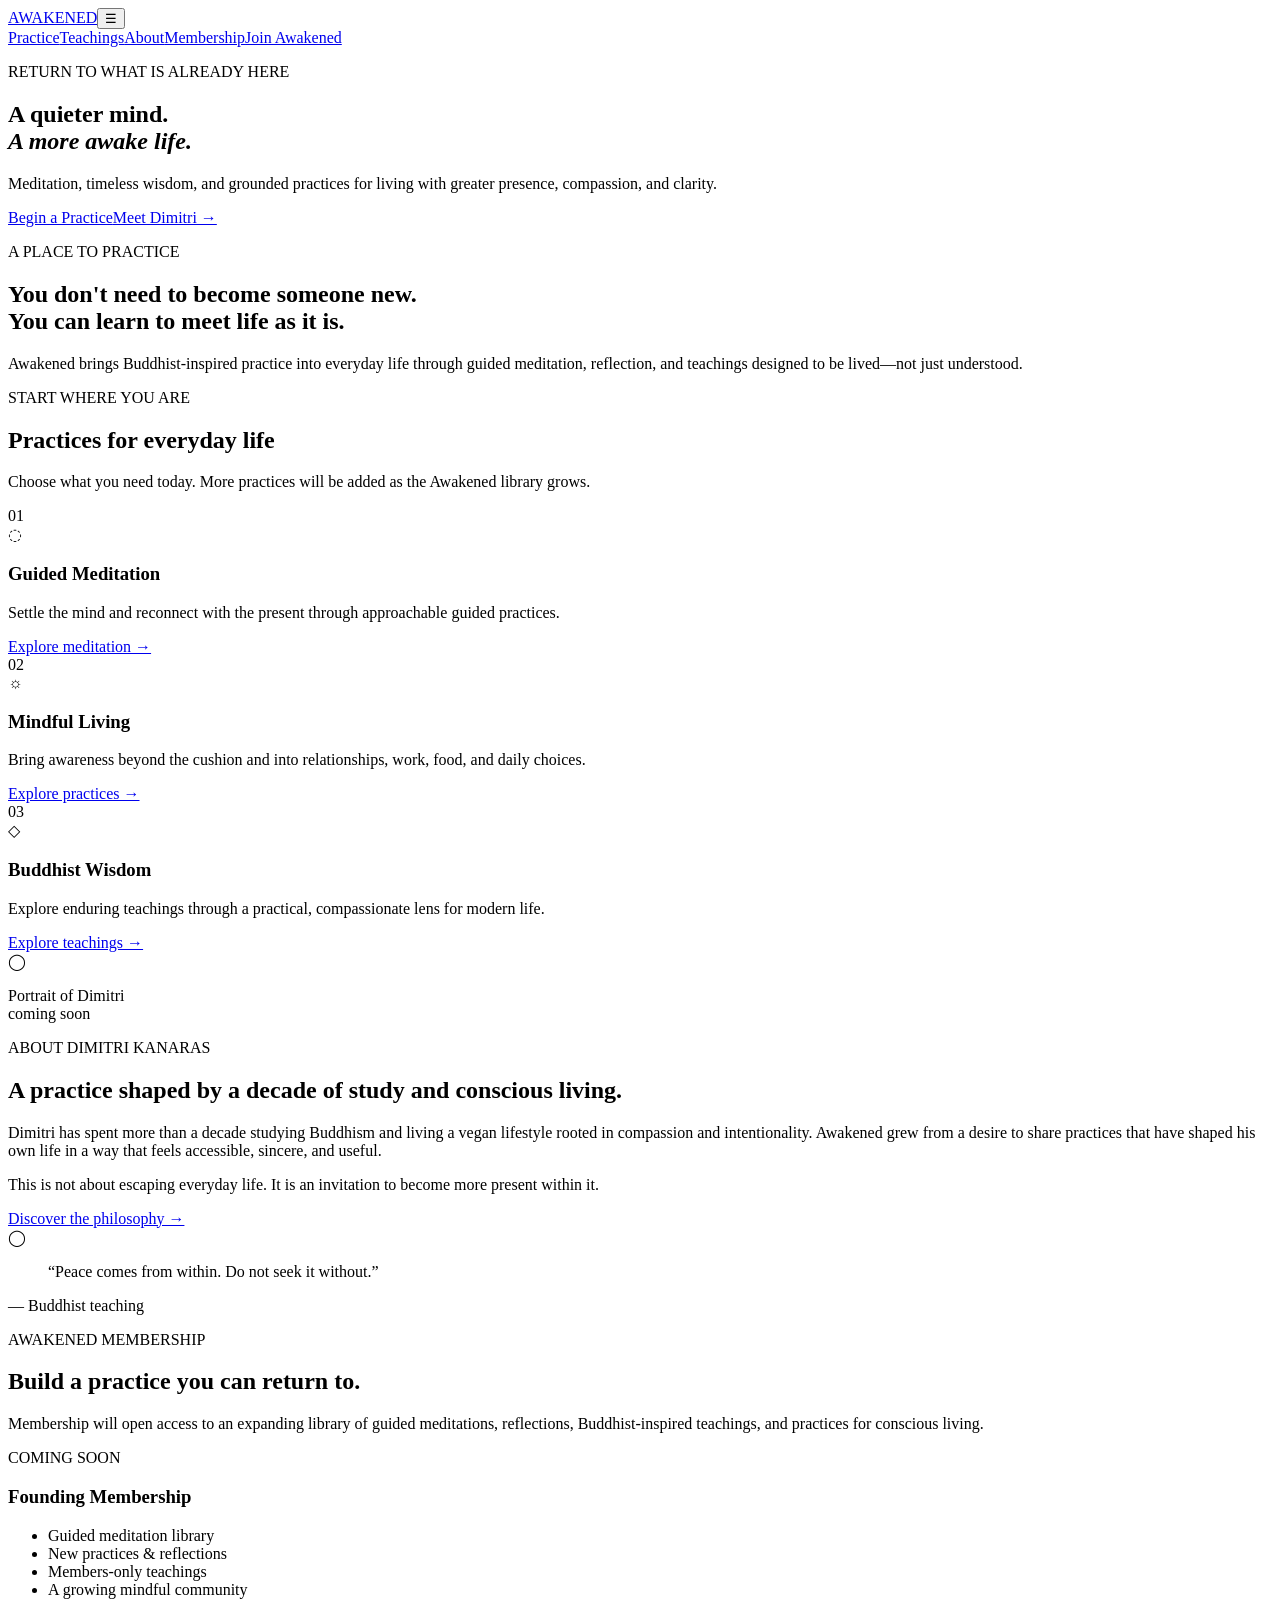
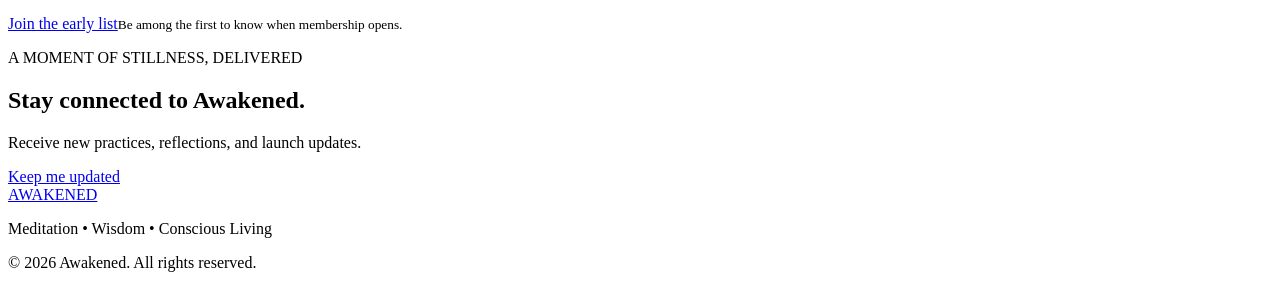
==== index.html @ 350207cd "Add index.html for initial Awakened website" ====
<!doctype html>
<html lang="en">
<head>
<meta charset="utf-8"><meta name="viewport" content="width=device-width,initial-scale=1">
<title>Awakened | Meditation, Wisdom & Conscious Living</title>
<meta name="description" content="Awakened is a space for meditation, Buddhist-inspired wisdom, mindful living and compassionate practice with Dimitri Kanaras.">
<link rel="stylesheet" href="styles.css">
</head>
<body>
<header class="nav"><a class="brand" href="#">AWAKENED</a><button class="menu" aria-label="Open menu">☰</button><nav><a href="#practice">Practice</a><a href="#teachings">Teachings</a><a href="#about">About</a><a href="#membership">Membership</a><a class="pill small" href="#membership">Join Awakened</a></nav></header>
<main>
<section class="hero"><div class="hero-inner"><p class="eyebrow">RETURN TO WHAT IS ALREADY HERE</p><h1>A quieter mind.<br><em>A more awake life.</em></h1><p class="lead">Meditation, timeless wisdom, and grounded practices for living with greater presence, compassion, and clarity.</p><div class="actions"><a class="pill" href="#practice">Begin a Practice</a><a class="text-link" href="#about">Meet Dimitri →</a></div></div><div class="orb" aria-hidden="true"></div></section>
<section class="intro"><p class="eyebrow">A PLACE TO PRACTICE</p><h2>You don't need to become someone new.<br>You can learn to meet life as it is.</h2><p>Awakened brings Buddhist-inspired practice into everyday life through guided meditation, reflection, and teachings designed to be lived—not just understood.</p></section>
<section id="practice" class="cards-wrap"><div class="section-head"><div><p class="eyebrow">START WHERE YOU ARE</p><h2>Practices for everyday life</h2></div><p>Choose what you need today. More practices will be added as the Awakened library grows.</p></div><div class="cards">
<article><span>01</span><div class="icon">◌</div><h3>Guided Meditation</h3><p>Settle the mind and reconnect with the present through approachable guided practices.</p><a href="#membership">Explore meditation →</a></article>
<article><span>02</span><div class="icon">☼</div><h3>Mindful Living</h3><p>Bring awareness beyond the cushion and into relationships, work, food, and daily choices.</p><a href="#teachings">Explore practices →</a></article>
<article><span>03</span><div class="icon">◇</div><h3>Buddhist Wisdom</h3><p>Explore enduring teachings through a practical, compassionate lens for modern life.</p><a href="#teachings">Explore teachings →</a></article>
</div></section>
<section id="about" class="about"><div class="portrait"><div class="enso">◯</div><p>Portrait of Dimitri<br>coming soon</p></div><div><p class="eyebrow">ABOUT DIMITRI KANARAS</p><h2>A practice shaped by a decade of study and conscious living.</h2><p>Dimitri has spent more than a decade studying Buddhism and living a vegan lifestyle rooted in compassion and intentionality. Awakened grew from a desire to share practices that have shaped his own life in a way that feels accessible, sincere, and useful.</p><p>This is not about escaping everyday life. It is an invitation to become more present within it.</p><a class="text-link" href="#teachings">Discover the philosophy →</a></div></section>
<section id="teachings" class="quote"><div class="enso-small">◯</div><blockquote>“Peace comes from within. Do not seek it without.”</blockquote><p>— Buddhist teaching</p></section>
<section id="membership" class="membership"><div><p class="eyebrow">AWAKENED MEMBERSHIP</p><h2>Build a practice you can return to.</h2><p>Membership will open access to an expanding library of guided meditations, reflections, Buddhist-inspired teachings, and practices for conscious living.</p></div><div class="member-card"><p class="eyebrow">COMING SOON</p><h3>Founding Membership</h3><ul><li>Guided meditation library</li><li>New practices & reflections</li><li>Members-only teachings</li><li>A growing mindful community</li></ul><a class="pill full" href="mailto:hello@awakened.org?subject=Awakened%20Membership">Join the early list</a><small>Be among the first to know when membership opens.</small></div></section>
<section class="newsletter"><p class="eyebrow">A MOMENT OF STILLNESS, DELIVERED</p><h2>Stay connected to Awakened.</h2><p>Receive new practices, reflections, and launch updates.</p><a class="pill light" href="mailto:hello@awakened.org?subject=Keep%20me%20updated">Keep me updated</a></section>
</main>
<footer><a class="brand" href="#">AWAKENED</a><p>Meditation • Wisdom • Conscious Living</p><p>© 2026 Awakened. All rights reserved.</p></footer>
<script src="script.js"></script></body></html>
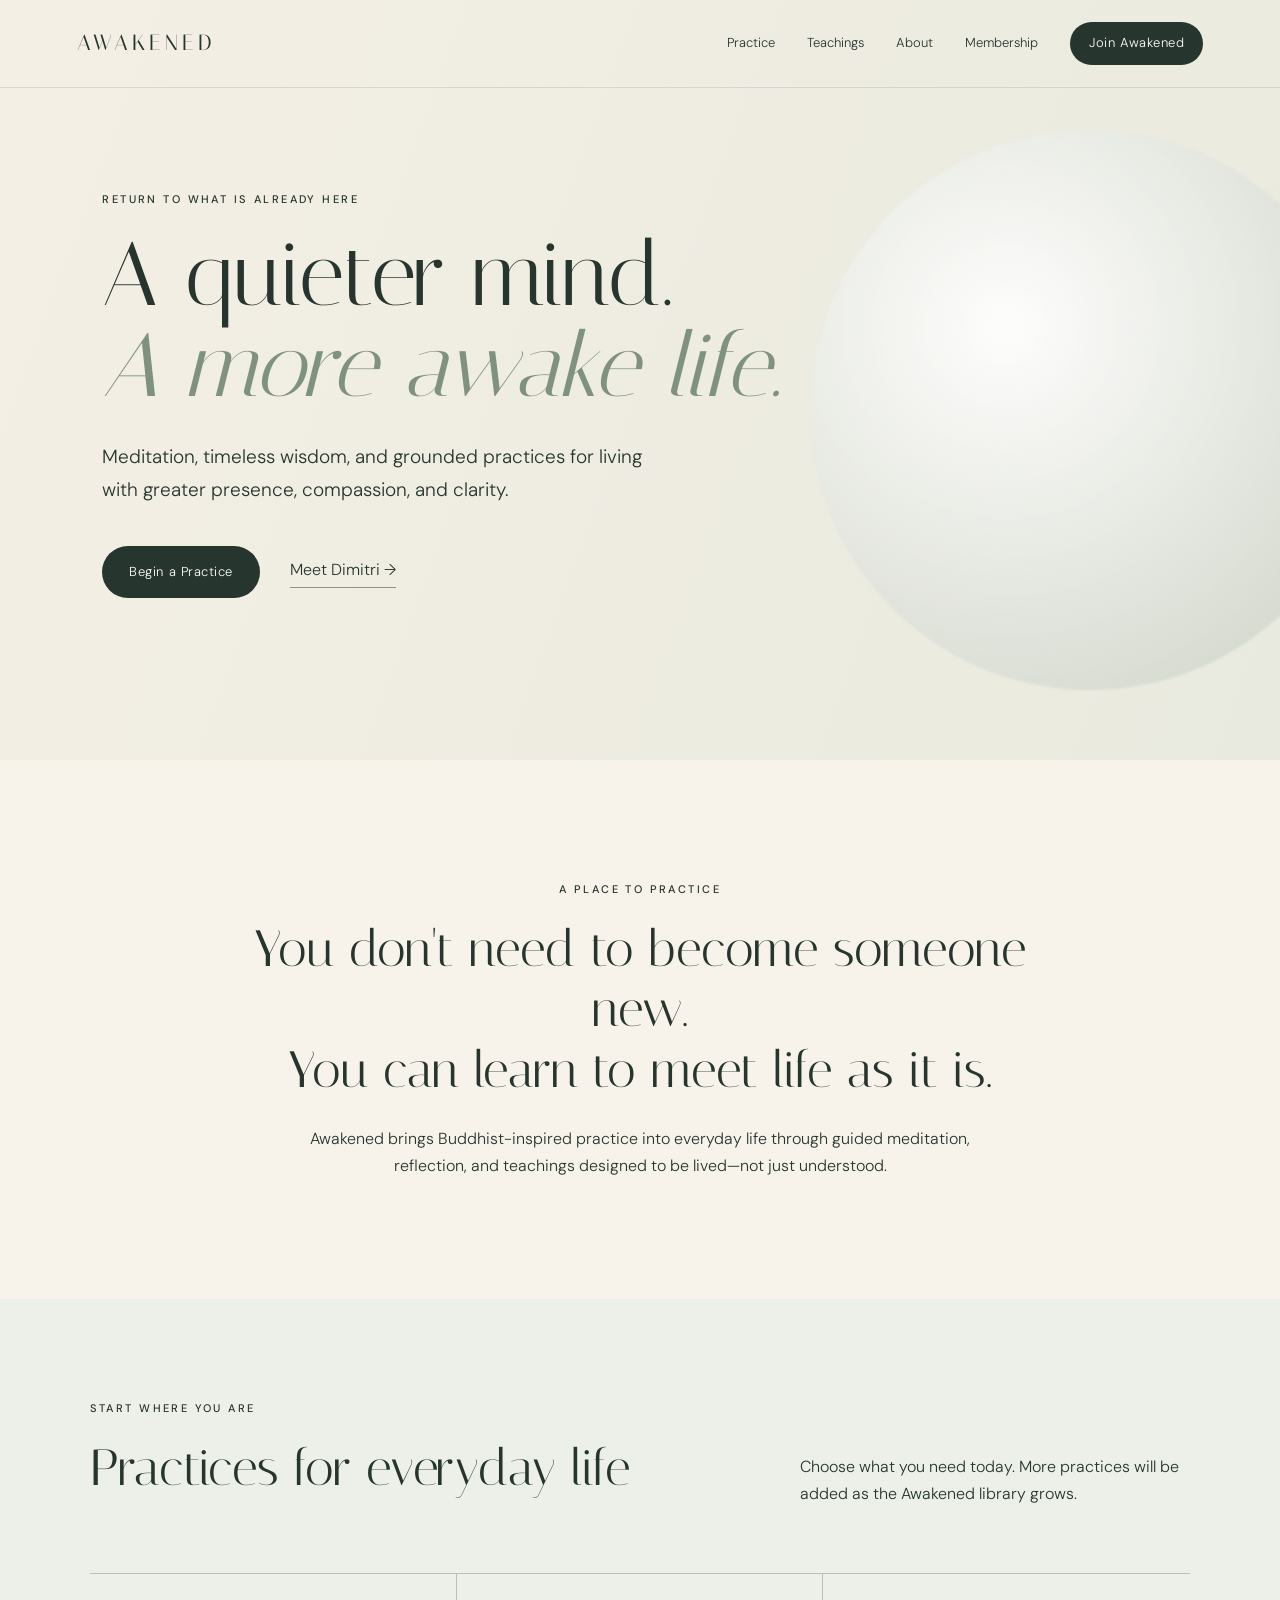
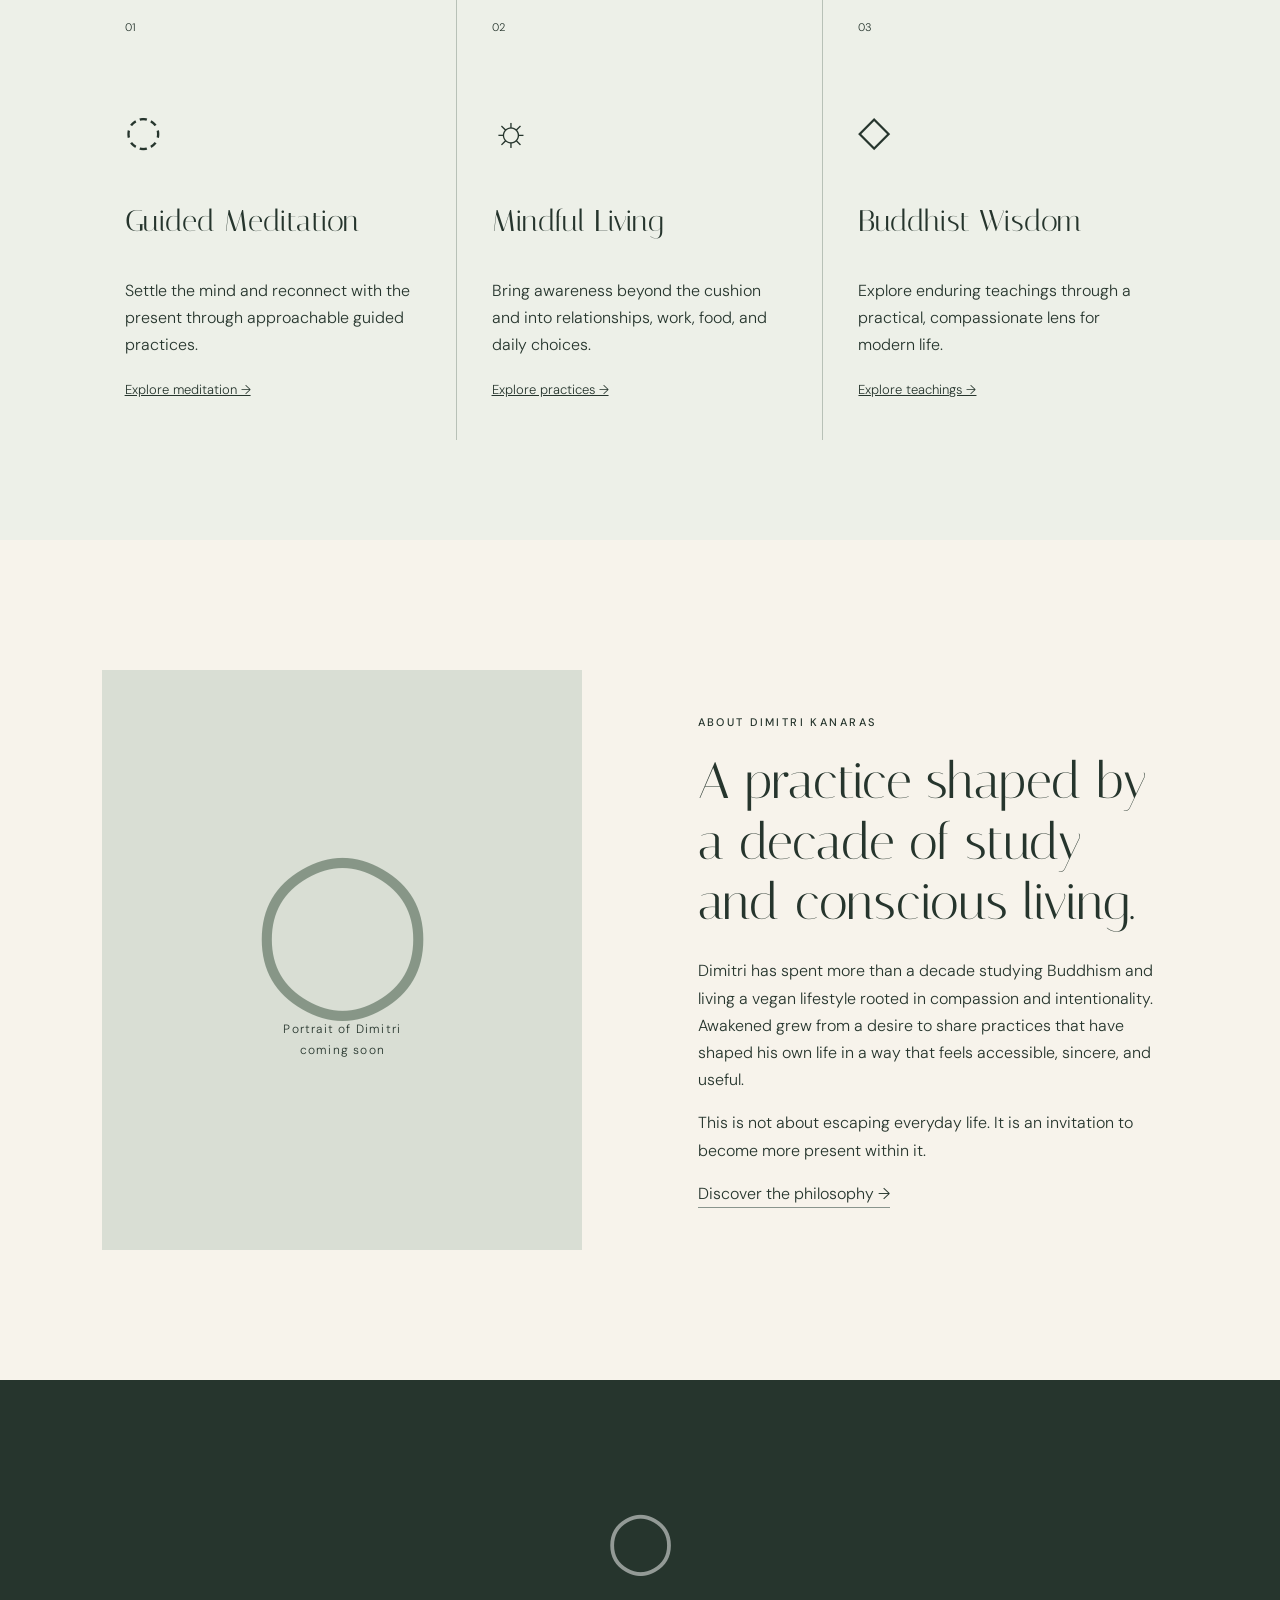
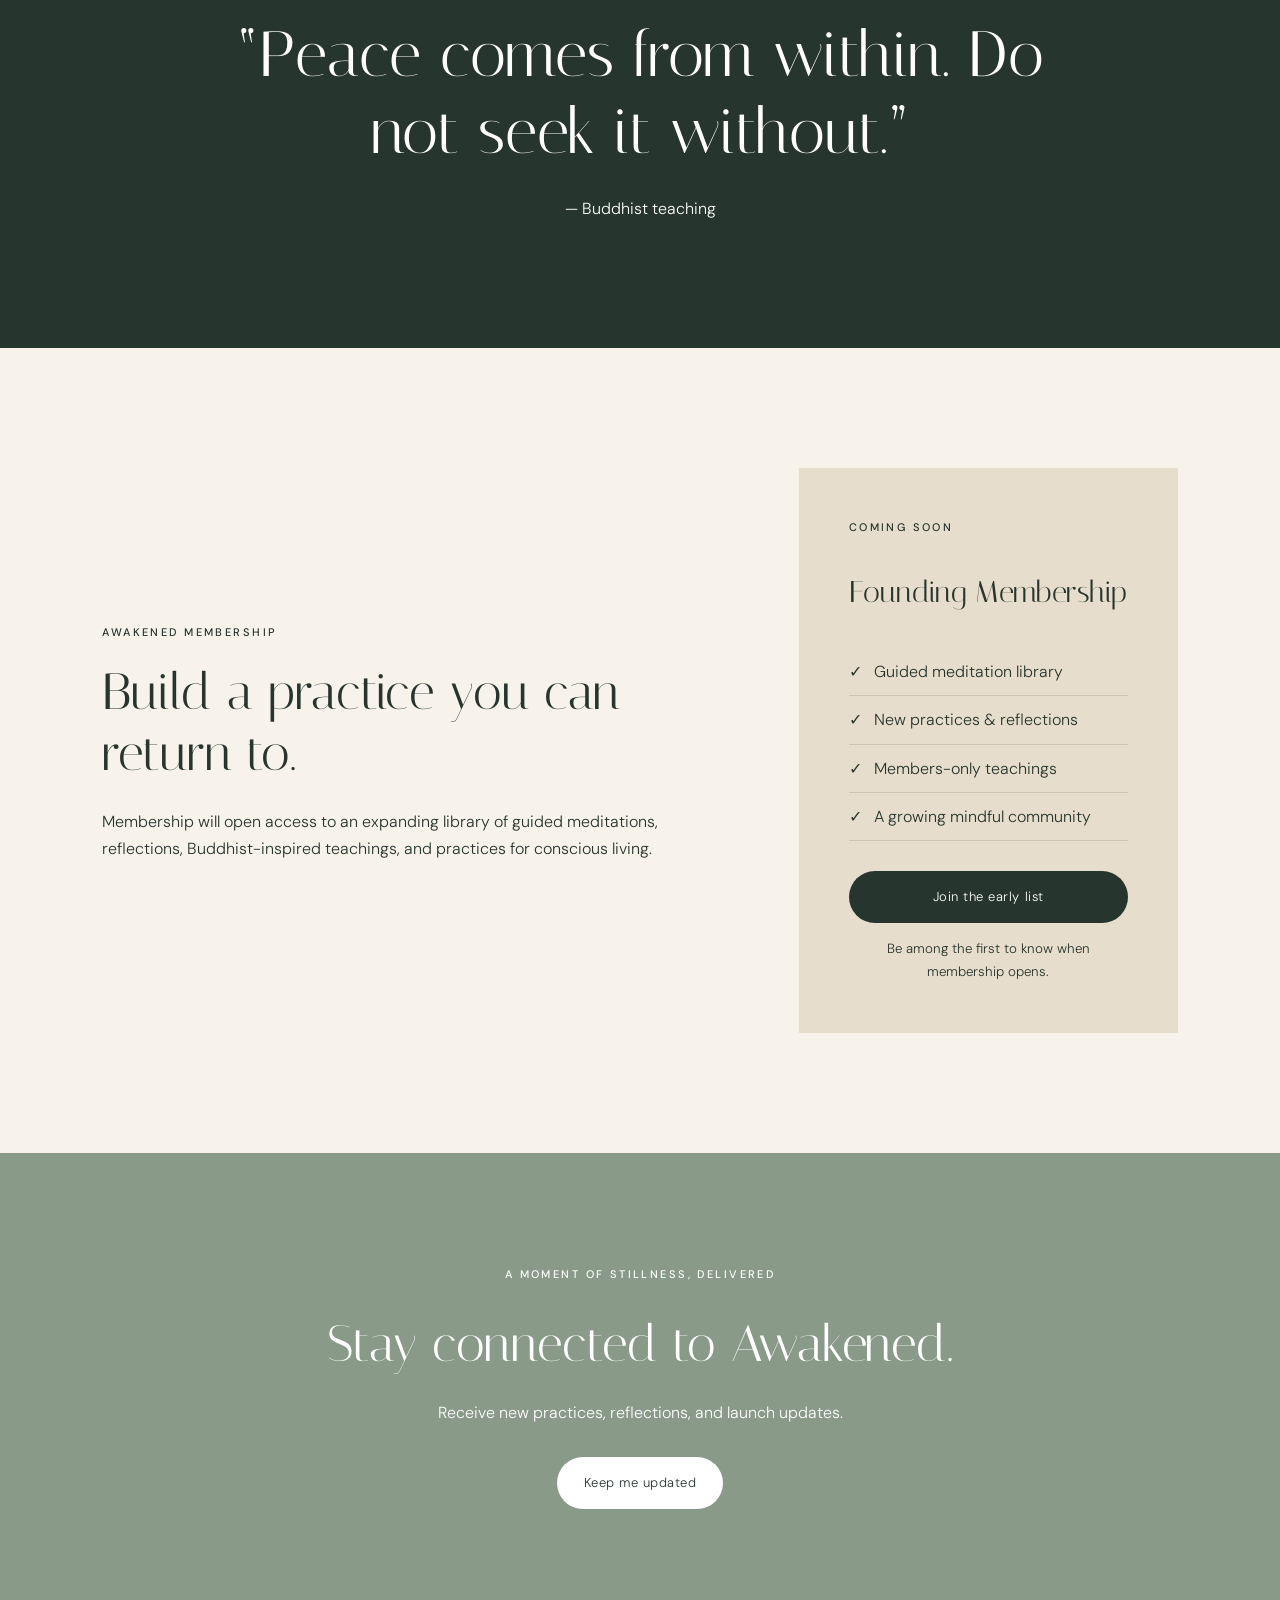
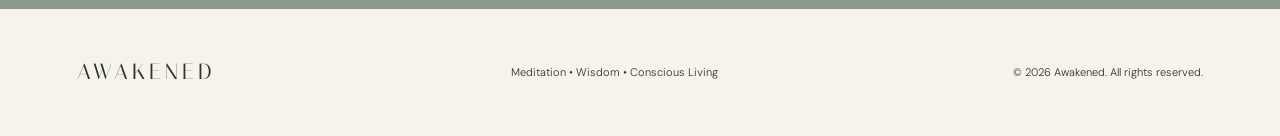
==== commit f27d99ff: "Link homepage menu and sections to unique pages" ====
--- a/index.html
+++ b/index.html
@@ -7,16 +7,16 @@
 <link rel="stylesheet" href="styles.css">
 </head>
 <body>
-<header class="nav"><a class="brand" href="#">AWAKENED</a><button class="menu" aria-label="Open menu">☰</button><nav><a href="#practice">Practice</a><a href="#teachings">Teachings</a><a href="#about">About</a><a href="#membership">Membership</a><a class="pill small" href="#membership">Join Awakened</a></nav></header>
+<header class="nav"><a class="brand" href="#">AWAKENED</a><button class="menu" aria-label="Open menu">☰</button><nav><a href="practice.html">Practice</a><a href="teachings.html">Teachings</a><a href="about.html">About</a><a href="membership.html">Membership</a><a class="pill small" href="membership.html">Join Awakened</a></nav></header>
 <main>
-<section class="hero"><div class="hero-inner"><p class="eyebrow">RETURN TO WHAT IS ALREADY HERE</p><h1>A quieter mind.<br><em>A more awake life.</em></h1><p class="lead">Meditation, timeless wisdom, and grounded practices for living with greater presence, compassion, and clarity.</p><div class="actions"><a class="pill" href="#practice">Begin a Practice</a><a class="text-link" href="#about">Meet Dimitri →</a></div></div><div class="orb" aria-hidden="true"></div></section>
+<section class="hero"><div class="hero-inner"><p class="eyebrow">RETURN TO WHAT IS ALREADY HERE</p><h1>A quieter mind.<br><em>A more awake life.</em></h1><p class="lead">Meditation, timeless wisdom, and grounded practices for living with greater presence, compassion, and clarity.</p><div class="actions"><a class="pill" href="practice.html">Begin a Practice</a><a class="text-link" href="about.html">Meet Dimitri →</a></div></div><div class="orb" aria-hidden="true"></div></section>
 <section class="intro"><p class="eyebrow">A PLACE TO PRACTICE</p><h2>You don't need to become someone new.<br>You can learn to meet life as it is.</h2><p>Awakened brings Buddhist-inspired practice into everyday life through guided meditation, reflection, and teachings designed to be lived—not just understood.</p></section>
 <section id="practice" class="cards-wrap"><div class="section-head"><div><p class="eyebrow">START WHERE YOU ARE</p><h2>Practices for everyday life</h2></div><p>Choose what you need today. More practices will be added as the Awakened library grows.</p></div><div class="cards">
-<article><span>01</span><div class="icon">◌</div><h3>Guided Meditation</h3><p>Settle the mind and reconnect with the present through approachable guided practices.</p><a href="#membership">Explore meditation →</a></article>
-<article><span>02</span><div class="icon">☼</div><h3>Mindful Living</h3><p>Bring awareness beyond the cushion and into relationships, work, food, and daily choices.</p><a href="#teachings">Explore practices →</a></article>
-<article><span>03</span><div class="icon">◇</div><h3>Buddhist Wisdom</h3><p>Explore enduring teachings through a practical, compassionate lens for modern life.</p><a href="#teachings">Explore teachings →</a></article>
+<article><span>01</span><div class="icon">◌</div><h3>Guided Meditation</h3><p>Settle the mind and reconnect with the present through approachable guided practices.</p><a href="membership.html">Explore meditation →</a></article>
+<article><span>02</span><div class="icon">☼</div><h3>Mindful Living</h3><p>Bring awareness beyond the cushion and into relationships, work, food, and daily choices.</p><a href="teachings.html">Explore practices →</a></article>
+<article><span>03</span><div class="icon">◇</div><h3>Buddhist Wisdom</h3><p>Explore enduring teachings through a practical, compassionate lens for modern life.</p><a href="teachings.html">Explore teachings →</a></article>
 </div></section>
-<section id="about" class="about"><div class="portrait"><div class="enso">◯</div><p>Portrait of Dimitri<br>coming soon</p></div><div><p class="eyebrow">ABOUT DIMITRI KANARAS</p><h2>A practice shaped by a decade of study and conscious living.</h2><p>Dimitri has spent more than a decade studying Buddhism and living a vegan lifestyle rooted in compassion and intentionality. Awakened grew from a desire to share practices that have shaped his own life in a way that feels accessible, sincere, and useful.</p><p>This is not about escaping everyday life. It is an invitation to become more present within it.</p><a class="text-link" href="#teachings">Discover the philosophy →</a></div></section>
+<section id="about" class="about"><div class="portrait"><div class="enso">◯</div><p>Portrait of Dimitri<br>coming soon</p></div><div><p class="eyebrow">ABOUT DIMITRI KANARAS</p><h2>A practice shaped by a decade of study and conscious living.</h2><p>Dimitri has spent more than a decade studying Buddhism and living a vegan lifestyle rooted in compassion and intentionality. Awakened grew from a desire to share practices that have shaped his own life in a way that feels accessible, sincere, and useful.</p><p>This is not about escaping everyday life. It is an invitation to become more present within it.</p><a class="text-link" href="teachings.html">Discover the philosophy →</a></div></section>
 <section id="teachings" class="quote"><div class="enso-small">◯</div><blockquote>“Peace comes from within. Do not seek it without.”</blockquote><p>— Buddhist teaching</p></section>
 <section id="membership" class="membership"><div><p class="eyebrow">AWAKENED MEMBERSHIP</p><h2>Build a practice you can return to.</h2><p>Membership will open access to an expanding library of guided meditations, reflections, Buddhist-inspired teachings, and practices for conscious living.</p></div><div class="member-card"><p class="eyebrow">COMING SOON</p><h3>Founding Membership</h3><ul><li>Guided meditation library</li><li>New practices & reflections</li><li>Members-only teachings</li><li>A growing mindful community</li></ul><a class="pill full" href="mailto:hello@awakened.org?subject=Awakened%20Membership">Join the early list</a><small>Be among the first to know when membership opens.</small></div></section>
 <section class="newsletter"><p class="eyebrow">A MOMENT OF STILLNESS, DELIVERED</p><h2>Stay connected to Awakened.</h2><p>Receive new practices, reflections, and launch updates.</p><a class="pill light" href="mailto:hello@awakened.org?subject=Keep%20me%20updated">Keep me updated</a></section>
--- a/styles.css
+++ b/styles.css
@@ -0,0 +1,2 @@
+@import url('https://fonts.googleapis.com/css2?family=DM+Sans:wght@300;400;500&family=Italiana&display=swap');
+:root{--ink:#26352d;--sage:#7f927f;--pale:#edf0e8;--sand:#e7ddcc;--cream:#f7f3eb;--white:#fff;--serif:'Italiana',serif;--sans:'DM Sans',sans-serif}*{box-sizing:border-box}html{scroll-behavior:smooth}body{margin:0;background:var(--cream);color:var(--ink);font-family:var(--sans);font-weight:300;line-height:1.7}.nav{height:88px;display:flex;align-items:center;justify-content:space-between;padding:0 6vw;border-bottom:1px solid rgba(38,53,45,.12);position:absolute;width:100%;z-index:5}.brand{font-family:var(--serif);font-size:22px;letter-spacing:.18em;color:var(--ink);text-decoration:none}.nav nav{display:flex;gap:32px;align-items:center}.nav nav a{color:var(--ink);text-decoration:none;font-size:13px}.menu{display:none;background:none;border:0;font-size:22px}.hero{min-height:760px;padding:190px 8vw 100px;position:relative;overflow:hidden;background:linear-gradient(110deg,#f4efe5 0%,#e9eadf 100%)}.hero-inner{max-width:760px;position:relative;z-index:2}.eyebrow{font-size:11px;letter-spacing:.22em;font-weight:500;margin:0 0 20px}.hero h1{font-family:var(--serif);font-size:clamp(55px,7vw,96px);line-height:1.02;font-weight:400;margin:0 0 30px}.hero h1 em{font-weight:400;color:var(--sage)}.lead{font-size:19px;max-width:570px}.actions{display:flex;gap:30px;align-items:center;margin-top:40px}.pill{display:inline-block;background:var(--ink);color:white!important;text-decoration:none;padding:15px 27px;border-radius:99px;font-size:13px;letter-spacing:.04em}.pill.small{padding:10px 19px}.text-link{color:var(--ink);text-decoration:none;border-bottom:1px solid #89958d;padding-bottom:3px}.orb{position:absolute;width:560px;height:560px;border-radius:50%;right:-90px;top:130px;background:radial-gradient(circle at 35% 35%,rgba(255,255,255,.9),rgba(127,146,127,.28));filter:blur(1px)}.intro{text-align:center;padding:120px 8vw;max-width:1050px;margin:auto}.intro h2,.section-head h2,.about h2,.membership h2,.newsletter h2{font-family:var(--serif);font-size:clamp(36px,4vw,57px);line-height:1.18;font-weight:400;margin:0 0 25px}.intro>p:last-child{max-width:680px;margin:25px auto 0}.cards-wrap{padding:100px 7vw;background:var(--pale)}.section-head{display:flex;justify-content:space-between;gap:50px;align-items:end;max-width:1200px;margin:auto}.section-head>p{max-width:390px}.cards{display:grid;grid-template-columns:repeat(3,1fr);max-width:1200px;margin:50px auto 0;border-top:1px solid #b8c1b7}.cards article{padding:38px 35px;border-right:1px solid #b8c1b7}.cards article:last-child{border:0}.cards span{font-size:11px}.icon{font-size:42px;margin:55px 0 20px}.cards h3,.member-card h3{font-family:var(--serif);font-size:30px;font-weight:400}.cards a{color:var(--ink);font-size:13px}.about{display:grid;grid-template-columns:1fr 1fr;gap:9vw;padding:130px 8vw;align-items:center}.portrait{min-height:580px;background:#d9ded4;display:flex;flex-direction:column;justify-content:center;align-items:center;text-align:center}.enso{font-size:160px;font-weight:100;line-height:1;color:#879687}.portrait p{font-size:12px;letter-spacing:.1em}.about>div:last-child{max-width:540px}.quote{background:var(--ink);color:white;text-align:center;padding:110px 8vw}.enso-small{font-size:60px;opacity:.5}.quote blockquote{font-family:var(--serif);font-size:clamp(35px,5vw,64px);max-width:900px;margin:25px auto;line-height:1.2}.membership{padding:120px 8vw;display:grid;grid-template-columns:1.2fr .8fr;gap:10vw;align-items:center}.membership>div:first-child{max-width:650px}.member-card{background:var(--sand);padding:50px}.member-card ul{padding:0;list-style:none;margin:30px 0}.member-card li{padding:10px 0;border-bottom:1px solid rgba(38,53,45,.15)}.member-card li:before{content:'✓';margin-right:12px}.full{display:block;text-align:center;margin:30px 0 15px}.member-card small{display:block;text-align:center}.newsletter{text-align:center;background:#899a89;color:white;padding:100px 8vw}.newsletter p{margin:12px auto 30px}.light{background:white;color:var(--ink)!important}footer{padding:45px 6vw;display:flex;justify-content:space-between;align-items:center;font-size:11px}footer p{margin:0}@media(max-width:800px){.nav nav{display:none}.nav nav.open{display:flex;position:absolute;top:88px;left:0;right:0;background:var(--cream);padding:30px;flex-direction:column}.menu{display:block}.hero{min-height:700px;padding-top:170px}.orb{width:350px;height:350px;right:-180px;top:300px}.section-head{display:block}.cards{grid-template-columns:1fr}.cards article{border-right:0;border-bottom:1px solid #b8c1b7}.about,.membership{grid-template-columns:1fr}.portrait{min-height:400px}.membership{gap:50px}footer{flex-direction:column;gap:15px;text-align:center}}
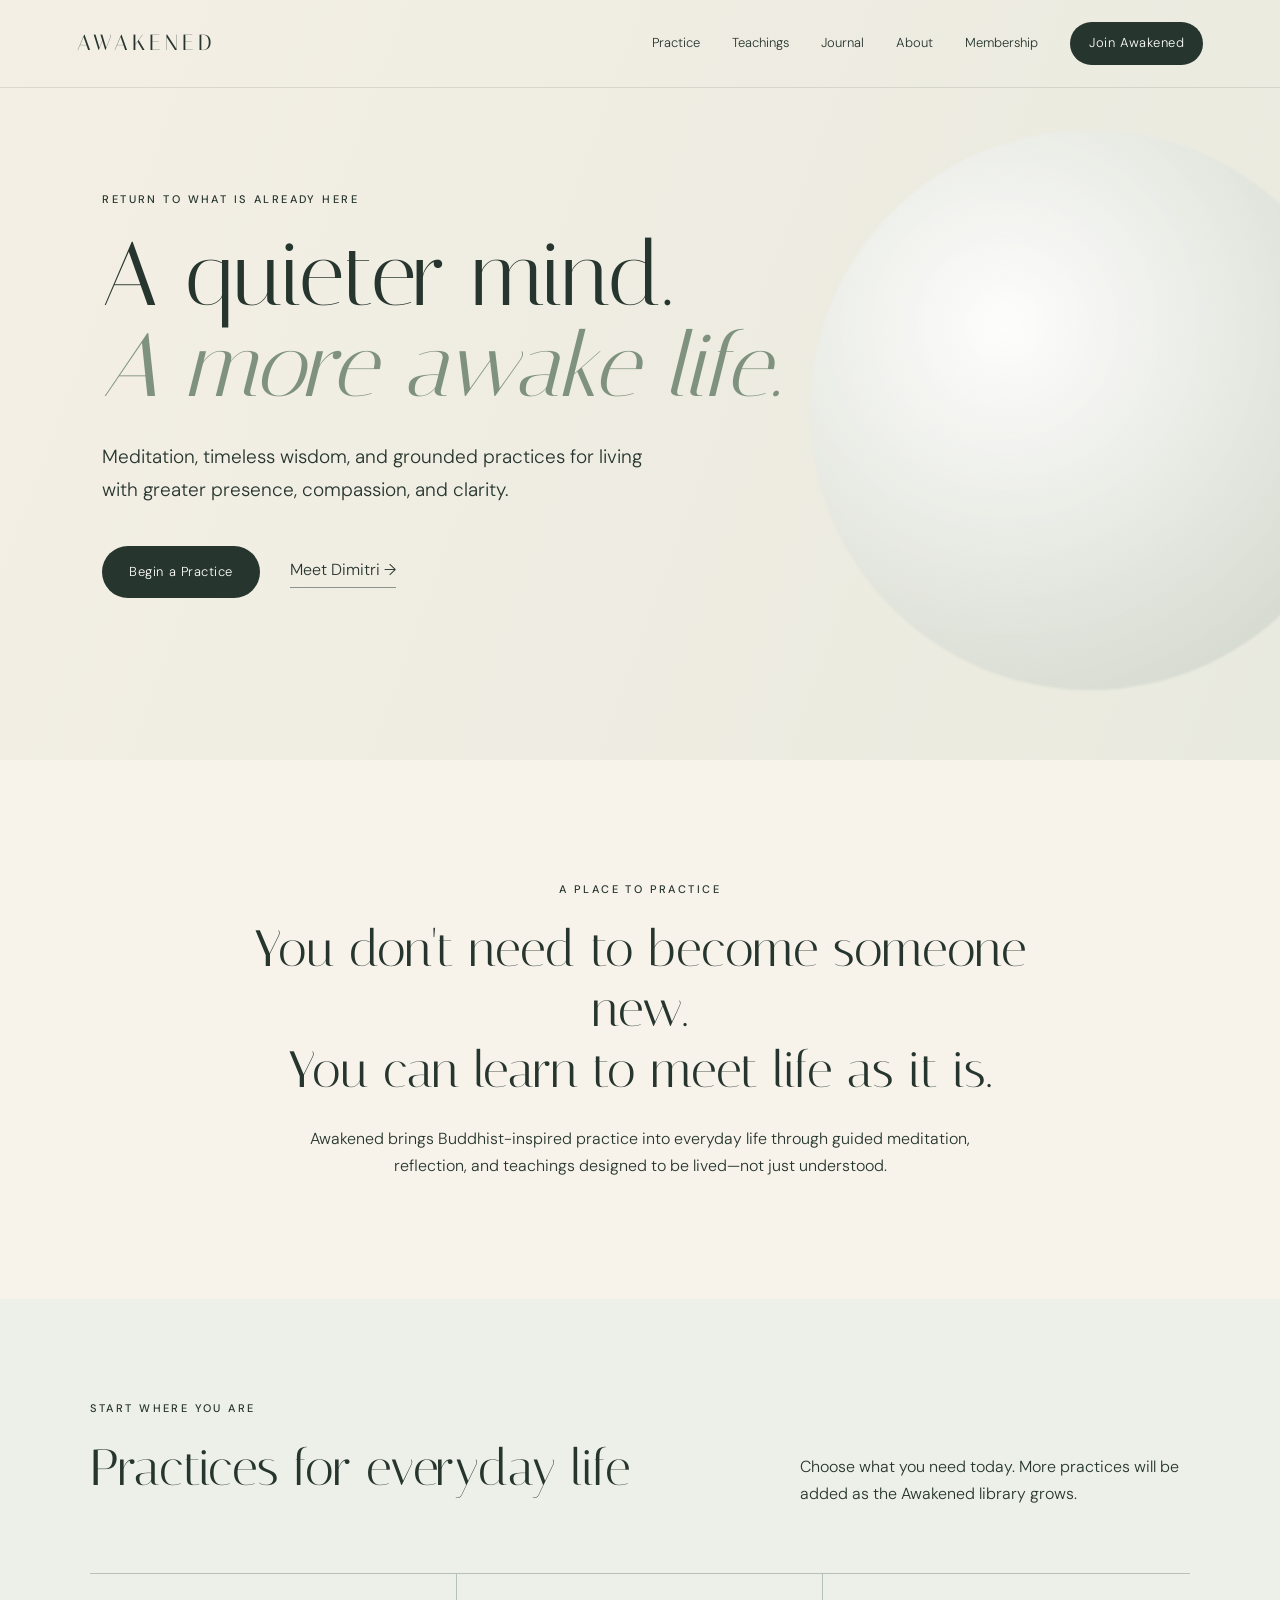
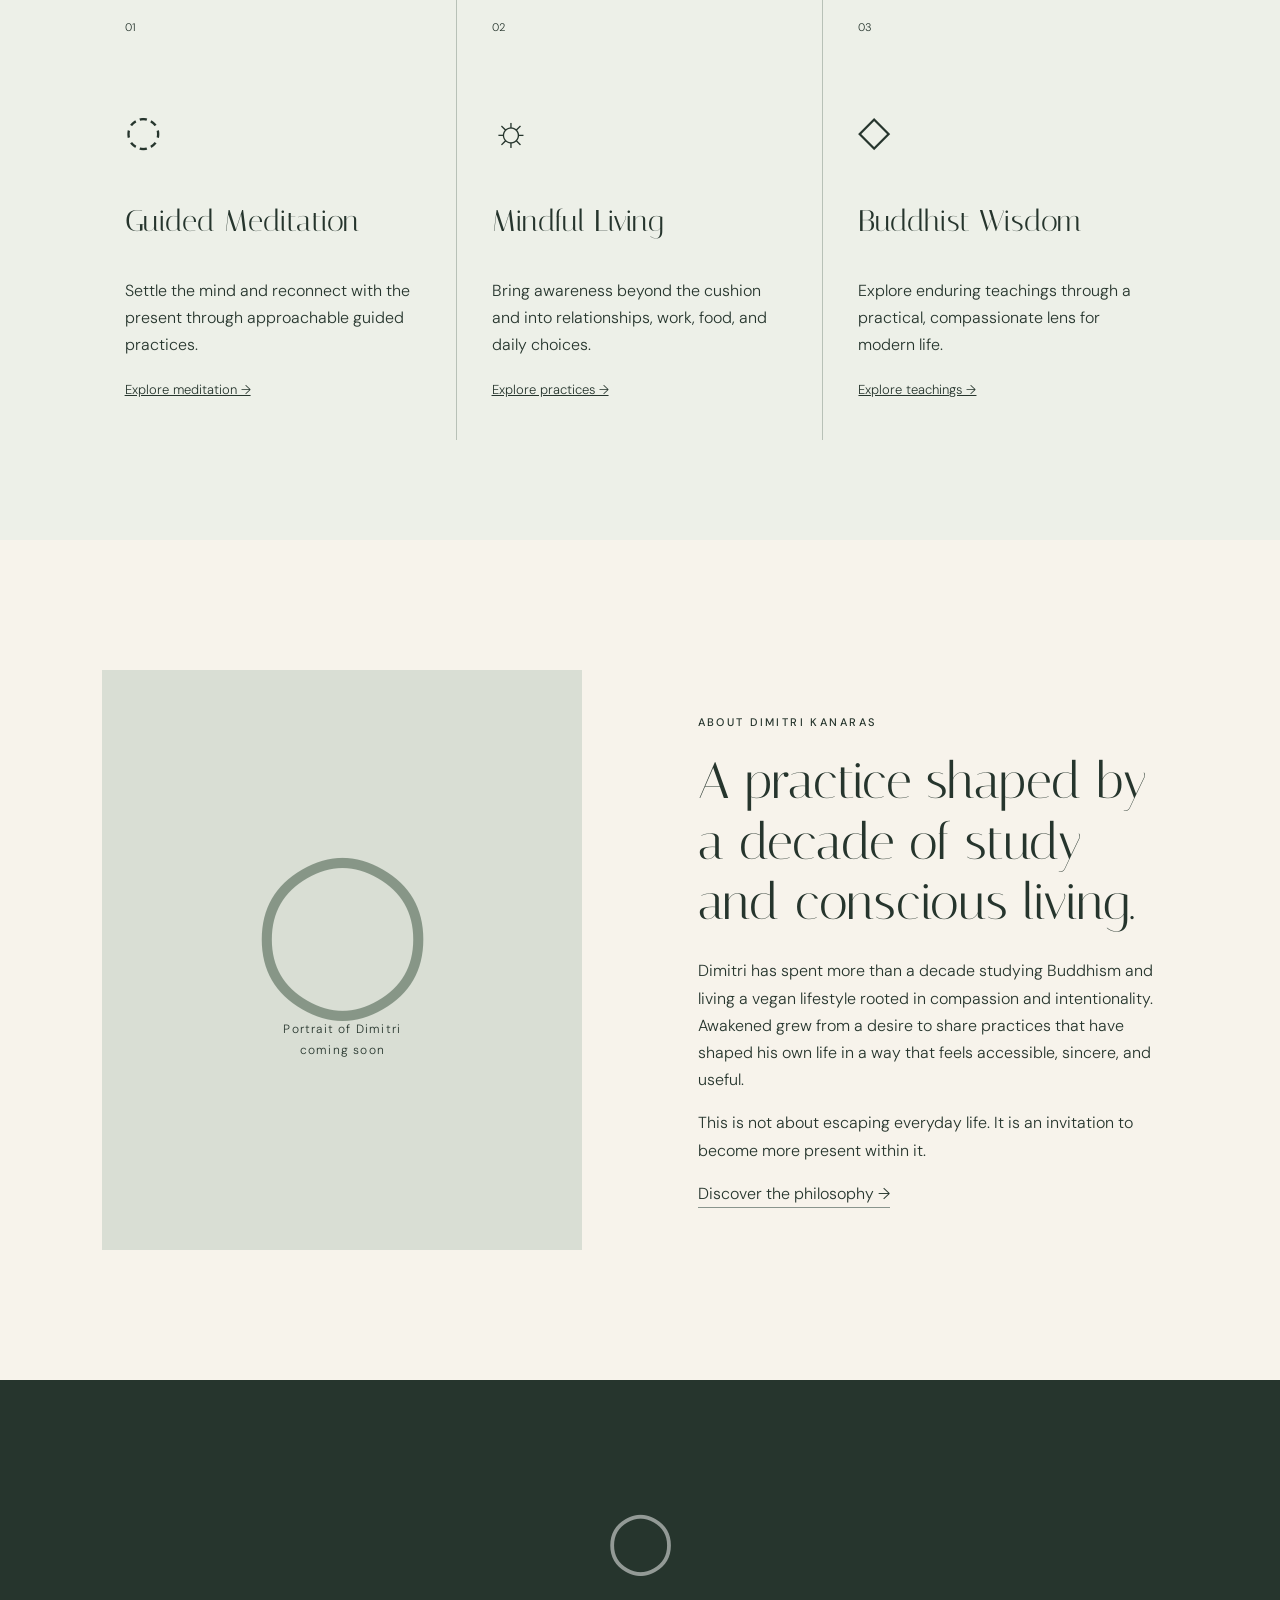
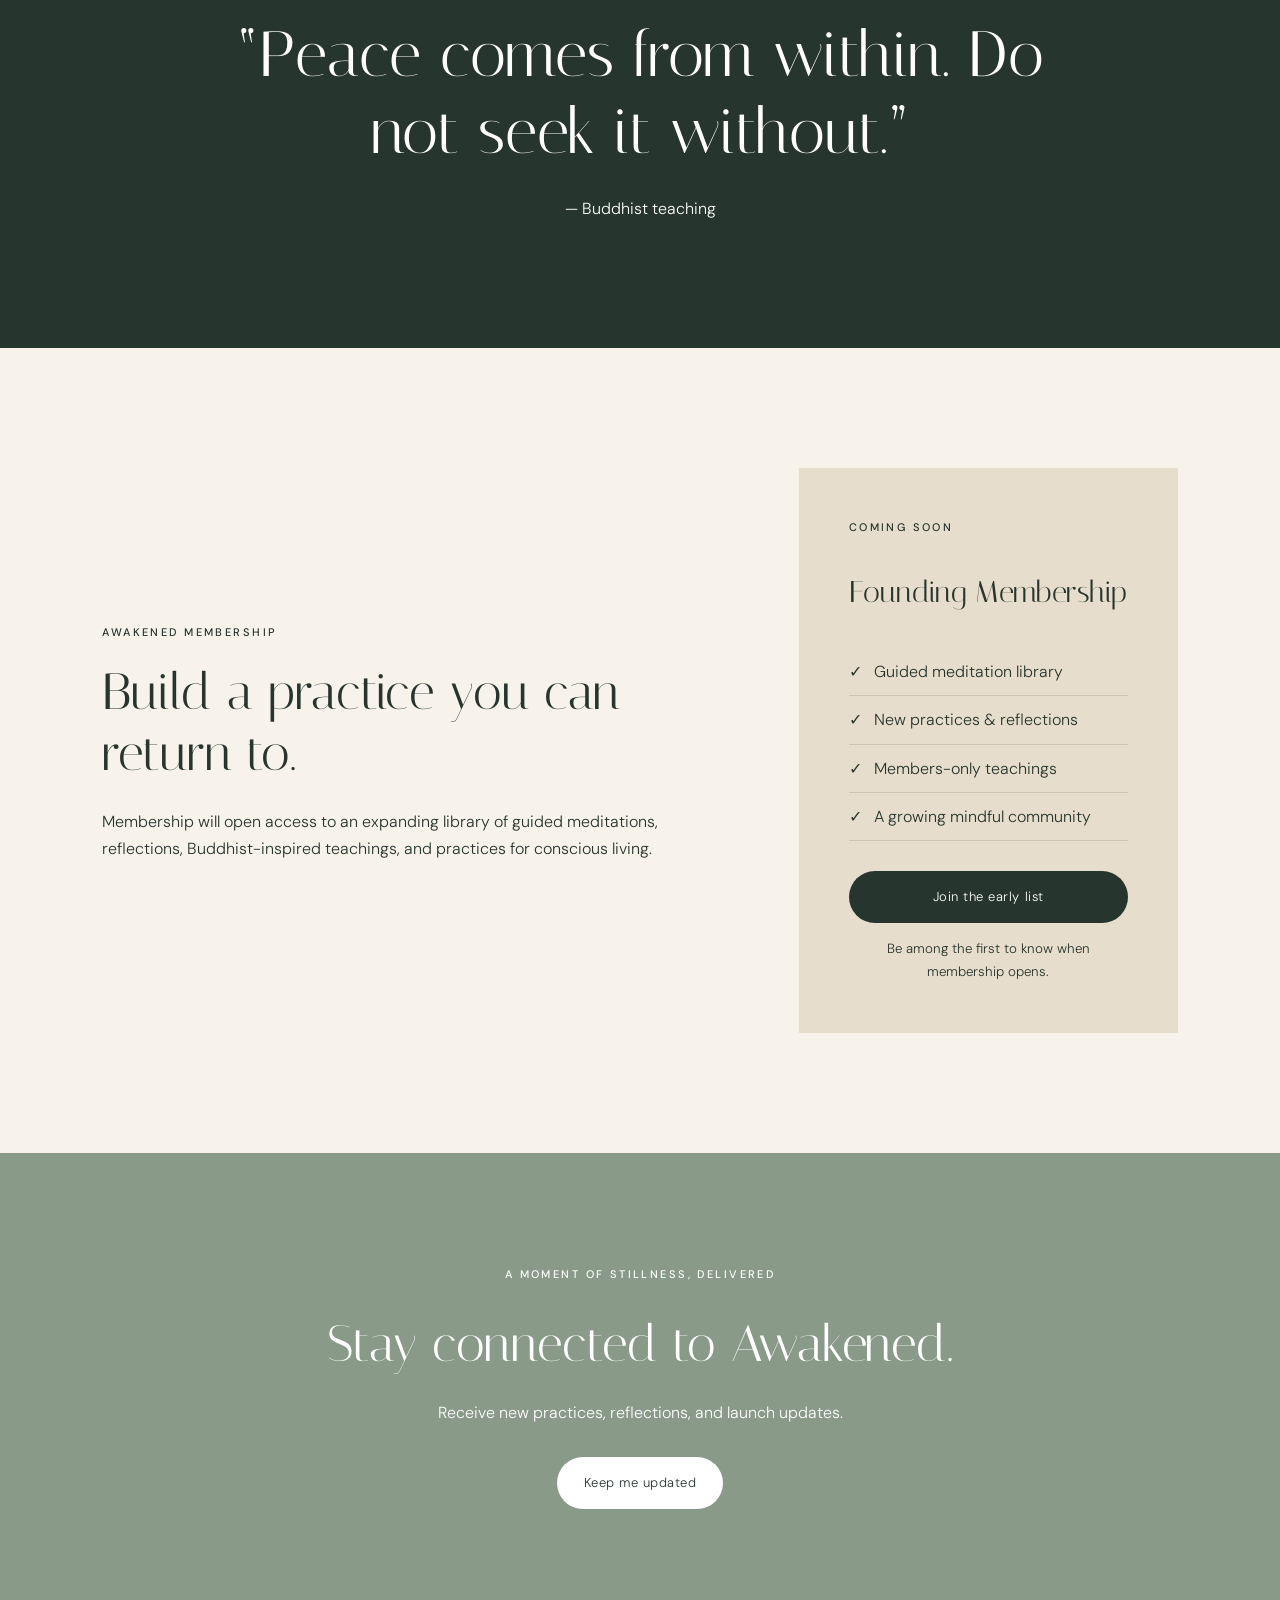
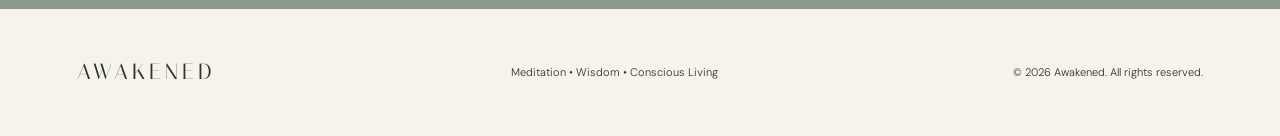
==== commit 41aa8faa: "Add Journal to main navigation" ====
--- a/index.html
+++ b/index.html
@@ -7,7 +7,7 @@
 <link rel="stylesheet" href="styles.css">
 </head>
 <body>
-<header class="nav"><a class="brand" href="#">AWAKENED</a><button class="menu" aria-label="Open menu">☰</button><nav><a href="practice.html">Practice</a><a href="teachings.html">Teachings</a><a href="about.html">About</a><a href="membership.html">Membership</a><a class="pill small" href="membership.html">Join Awakened</a></nav></header>
+<header class="nav"><a class="brand" href="#">AWAKENED</a><button class="menu" aria-label="Open menu">☰</button><nav><a href="practice.html">Practice</a><a href="teachings.html">Teachings</a><a href="blog.html">Journal</a><a href="about.html">About</a><a href="membership.html">Membership</a><a class="pill small" href="membership.html">Join Awakened</a></nav></header>
 <main>
 <section class="hero"><div class="hero-inner"><p class="eyebrow">RETURN TO WHAT IS ALREADY HERE</p><h1>A quieter mind.<br><em>A more awake life.</em></h1><p class="lead">Meditation, timeless wisdom, and grounded practices for living with greater presence, compassion, and clarity.</p><div class="actions"><a class="pill" href="practice.html">Begin a Practice</a><a class="text-link" href="about.html">Meet Dimitri →</a></div></div><div class="orb" aria-hidden="true"></div></section>
 <section class="intro"><p class="eyebrow">A PLACE TO PRACTICE</p><h2>You don't need to become someone new.<br>You can learn to meet life as it is.</h2><p>Awakened brings Buddhist-inspired practice into everyday life through guided meditation, reflection, and teachings designed to be lived—not just understood.</p></section>
--- a/styles.css
+++ b/styles.css
@@ -1,2 +1,22 @@
 @import url('https://fonts.googleapis.com/css2?family=DM+Sans:wght@300;400;500&family=Italiana&display=swap');
-:root{--ink:#26352d;--sage:#7f927f;--pale:#edf0e8;--sand:#e7ddcc;--cream:#f7f3eb;--white:#fff;--serif:'Italiana',serif;--sans:'DM Sans',sans-serif}*{box-sizing:border-box}html{scroll-behavior:smooth}body{margin:0;background:var(--cream);color:var(--ink);font-family:var(--sans);font-weight:300;line-height:1.7}.nav{height:88px;display:flex;align-items:center;justify-content:space-between;padding:0 6vw;border-bottom:1px solid rgba(38,53,45,.12);position:absolute;width:100%;z-index:5}.brand{font-family:var(--serif);font-size:22px;letter-spacing:.18em;color:var(--ink);text-decoration:none}.nav nav{display:flex;gap:32px;align-items:center}.nav nav a{color:var(--ink);text-decoration:none;font-size:13px}.menu{display:none;background:none;border:0;font-size:22px}.hero{min-height:760px;padding:190px 8vw 100px;position:relative;overflow:hidden;background:linear-gradient(110deg,#f4efe5 0%,#e9eadf 100%)}.hero-inner{max-width:760px;position:relative;z-index:2}.eyebrow{font-size:11px;letter-spacing:.22em;font-weight:500;margin:0 0 20px}.hero h1{font-family:var(--serif);font-size:clamp(55px,7vw,96px);line-height:1.02;font-weight:400;margin:0 0 30px}.hero h1 em{font-weight:400;color:var(--sage)}.lead{font-size:19px;max-width:570px}.actions{display:flex;gap:30px;align-items:center;margin-top:40px}.pill{display:inline-block;background:var(--ink);color:white!important;text-decoration:none;padding:15px 27px;border-radius:99px;font-size:13px;letter-spacing:.04em}.pill.small{padding:10px 19px}.text-link{color:var(--ink);text-decoration:none;border-bottom:1px solid #89958d;padding-bottom:3px}.orb{position:absolute;width:560px;height:560px;border-radius:50%;right:-90px;top:130px;background:radial-gradient(circle at 35% 35%,rgba(255,255,255,.9),rgba(127,146,127,.28));filter:blur(1px)}.intro{text-align:center;padding:120px 8vw;max-width:1050px;margin:auto}.intro h2,.section-head h2,.about h2,.membership h2,.newsletter h2{font-family:var(--serif);font-size:clamp(36px,4vw,57px);line-height:1.18;font-weight:400;margin:0 0 25px}.intro>p:last-child{max-width:680px;margin:25px auto 0}.cards-wrap{padding:100px 7vw;background:var(--pale)}.section-head{display:flex;justify-content:space-between;gap:50px;align-items:end;max-width:1200px;margin:auto}.section-head>p{max-width:390px}.cards{display:grid;grid-template-columns:repeat(3,1fr);max-width:1200px;margin:50px auto 0;border-top:1px solid #b8c1b7}.cards article{padding:38px 35px;border-right:1px solid #b8c1b7}.cards article:last-child{border:0}.cards span{font-size:11px}.icon{font-size:42px;margin:55px 0 20px}.cards h3,.member-card h3{font-family:var(--serif);font-size:30px;font-weight:400}.cards a{color:var(--ink);font-size:13px}.about{display:grid;grid-template-columns:1fr 1fr;gap:9vw;padding:130px 8vw;align-items:center}.portrait{min-height:580px;background:#d9ded4;display:flex;flex-direction:column;justify-content:center;align-items:center;text-align:center}.enso{font-size:160px;font-weight:100;line-height:1;color:#879687}.portrait p{font-size:12px;letter-spacing:.1em}.about>div:last-child{max-width:540px}.quote{background:var(--ink);color:white;text-align:center;padding:110px 8vw}.enso-small{font-size:60px;opacity:.5}.quote blockquote{font-family:var(--serif);font-size:clamp(35px,5vw,64px);max-width:900px;margin:25px auto;line-height:1.2}.membership{padding:120px 8vw;display:grid;grid-template-columns:1.2fr .8fr;gap:10vw;align-items:center}.membership>div:first-child{max-width:650px}.member-card{background:var(--sand);padding:50px}.member-card ul{padding:0;list-style:none;margin:30px 0}.member-card li{padding:10px 0;border-bottom:1px solid rgba(38,53,45,.15)}.member-card li:before{content:'✓';margin-right:12px}.full{display:block;text-align:center;margin:30px 0 15px}.member-card small{display:block;text-align:center}.newsletter{text-align:center;background:#899a89;color:white;padding:100px 8vw}.newsletter p{margin:12px auto 30px}.light{background:white;color:var(--ink)!important}footer{padding:45px 6vw;display:flex;justify-content:space-between;align-items:center;font-size:11px}footer p{margin:0}@media(max-width:800px){.nav nav{display:none}.nav nav.open{display:flex;position:absolute;top:88px;left:0;right:0;background:var(--cream);padding:30px;flex-direction:column}.menu{display:block}.hero{min-height:700px;padding-top:170px}.orb{width:350px;height:350px;right:-180px;top:300px}.section-head{display:block}.cards{grid-template-columns:1fr}.cards article{border-right:0;border-bottom:1px solid #b8c1b7}.about,.membership{grid-template-columns:1fr}.portrait{min-height:400px}.membership{gap:50px}footer{flex-direction:column;gap:15px;text-align:center}}+:root{--ink:#26352d;--sage:#7f927f;--pale:#edf0e8;--sand:#e7ddcc;--cream:#f7f3eb;--white:#fff;--serif:'Italiana',serif;--sans:'DM Sans',sans-serif}*{box-sizing:border-box}html{scroll-behavior:smooth}body{margin:0;background:var(--cream);color:var(--ink);font-family:var(--sans);font-weight:300;line-height:1.7}.nav{height:88px;display:flex;align-items:center;justify-content:space-between;padding:0 6vw;border-bottom:1px solid rgba(38,53,45,.12);position:absolute;width:100%;z-index:5}.brand{font-family:var(--serif);font-size:22px;letter-spacing:.18em;color:var(--ink);text-decoration:none}.nav nav{display:flex;gap:32px;align-items:center}.nav nav a{color:var(--ink);text-decoration:none;font-size:13px}.menu{display:none;background:none;border:0;font-size:22px}.hero{min-height:760px;padding:190px 8vw 100px;position:relative;overflow:hidden;background:linear-gradient(110deg,#f4efe5 0%,#e9eadf 100%)}.hero-inner{max-width:760px;position:relative;z-index:2}.eyebrow{font-size:11px;letter-spacing:.22em;font-weight:500;margin:0 0 20px}.hero h1{font-family:var(--serif);font-size:clamp(55px,7vw,96px);line-height:1.02;font-weight:400;margin:0 0 30px}.hero h1 em{font-weight:400;color:var(--sage)}.lead{font-size:19px;max-width:570px}.actions{display:flex;gap:30px;align-items:center;margin-top:40px}.pill{display:inline-block;background:var(--ink);color:white!important;text-decoration:none;padding:15px 27px;border-radius:99px;font-size:13px;letter-spacing:.04em}.pill.small{padding:10px 19px}.text-link{color:var(--ink);text-decoration:none;border-bottom:1px solid #89958d;padding-bottom:3px}.orb{position:absolute;width:560px;height:560px;border-radius:50%;right:-90px;top:130px;background:radial-gradient(circle at 35% 35%,rgba(255,255,255,.9),rgba(127,146,127,.28));filter:blur(1px)}.intro{text-align:center;padding:120px 8vw;max-width:1050px;margin:auto}.intro h2,.section-head h2,.about h2,.membership h2,.newsletter h2{font-family:var(--serif);font-size:clamp(36px,4vw,57px);line-height:1.18;font-weight:400;margin:0 0 25px}.intro>p:last-child{max-width:680px;margin:25px auto 0}.cards-wrap{padding:100px 7vw;background:var(--pale)}.section-head{display:flex;justify-content:space-between;gap:50px;align-items:end;max-width:1200px;margin:auto}.section-head>p{max-width:390px}.cards{display:grid;grid-template-columns:repeat(3,1fr);max-width:1200px;margin:50px auto 0;border-top:1px solid #b8c1b7}.cards article{padding:38px 35px;border-right:1px solid #b8c1b7}.cards article:last-child{border:0}.cards span{font-size:11px}.icon{font-size:42px;margin:55px 0 20px}.cards h3,.member-card h3{font-family:var(--serif);font-size:30px;font-weight:400}.cards a{color:var(--ink);font-size:13px}.about{display:grid;grid-template-columns:1fr 1fr;gap:9vw;padding:130px 8vw;align-items:center}.portrait{min-height:580px;background:#d9ded4;display:flex;flex-direction:column;justify-content:center;align-items:center;text-align:center}.enso{font-size:160px;font-weight:100;line-height:1;color:#879687}.portrait p{font-size:12px;letter-spacing:.1em}.about>div:last-child{max-width:540px}.quote{background:var(--ink);color:white;text-align:center;padding:110px 8vw}.enso-small{font-size:60px;opacity:.5}.quote blockquote{font-family:var(--serif);font-size:clamp(35px,5vw,64px);max-width:900px;margin:25px auto;line-height:1.2}.membership{padding:120px 8vw;display:grid;grid-template-columns:1.2fr .8fr;gap:10vw;align-items:center}.membership>div:first-child{max-width:650px}.member-card{background:var(--sand);padding:50px}.member-card ul{padding:0;list-style:none;margin:30px 0}.member-card li{padding:10px 0;border-bottom:1px solid rgba(38,53,45,.15)}.member-card li:before{content:'✓';margin-right:12px}.full{display:block;text-align:center;margin:30px 0 15px}.member-card small{display:block;text-align:center}.newsletter{text-align:center;background:#899a89;color:white;padding:100px 8vw}.newsletter p{margin:12px auto 30px}.light{background:white;color:var(--ink)!important}footer{padding:45px 6vw;display:flex;justify-content:space-between;align-items:center;font-size:11px}footer p{margin:0}@media(max-width:800px){.nav nav{display:none}.nav nav.open{display:flex;position:absolute;top:88px;left:0;right:0;background:var(--cream);padding:30px;flex-direction:column}.menu{display:block}.hero{min-height:700px;padding-top:170px}.orb{width:350px;height:350px;right:-180px;top:300px}.section-head{display:block}.cards{grid-template-columns:1fr}.cards article{border-right:0;border-bottom:1px solid #b8c1b7}.about,.membership{grid-template-columns:1fr}.portrait{min-height:400px}.membership{gap:50px}footer{flex-direction:column;gap:15px;text-align:center}}
+/* Interior pages */
+.page-nav{position:relative;background:var(--cream)}
+.page-hero{padding:120px 8vw 110px;text-align:center;background:linear-gradient(135deg,#f4efe5,#e5e9df)}
+.page-hero h1{font-family:var(--serif);font-size:clamp(52px,7vw,88px);font-weight:400;line-height:1.05;margin:0 auto 25px;max-width:900px}
+.page-hero>p:last-child{max-width:680px;margin:0 auto;font-size:18px}
+.page-content{padding:100px 8vw 120px;max-width:1200px;margin:auto}
+.page-cards{display:grid;grid-template-columns:repeat(3,1fr);gap:1px;background:#c7cec5;border:1px solid #c7cec5}
+.page-cards article{background:var(--cream);padding:45px 38px;min-height:300px}
+.page-cards span{font-size:11px;letter-spacing:.15em}
+.page-cards h2{font-family:var(--serif);font-size:32px;font-weight:400;margin-top:65px}
+.page-note{text-align:center;max-width:720px;margin:100px auto 0}
+.page-note .enso-small{color:var(--sage)}
+.page-note>p{font-family:var(--serif);font-size:30px;line-height:1.4;margin:15px 0 30px}
+@media(max-width:800px){.page-hero{padding:90px 7vw 80px}.page-content{padding:70px 7vw 90px}.page-cards{grid-template-columns:1fr}.page-cards article{min-height:240px}.page-cards h2{margin-top:35px}.page-note{margin-top:70px}}
+
+/* Practice library */
+.practice-hero{padding-bottom:70px}.practice-filter{display:flex;flex-wrap:wrap;justify-content:center;gap:10px;margin-top:40px}.practice-filter a{border:1px solid rgba(38,53,45,.25);border-radius:99px;padding:8px 15px;color:var(--ink);text-decoration:none;font-size:12px;background:rgba(255,255,255,.3)}.practice-library{max-width:1200px;margin:auto;padding:80px 7vw 120px}.featured-practice{background:var(--ink);color:#fff;display:grid;grid-template-columns:1.15fr .85fr;min-height:430px;margin-bottom:110px}.featured-practice>div:first-child{padding:60px}.featured-practice h2,.library-heading h2,.practice-members h2{font-family:var(--serif);font-weight:400;font-size:clamp(36px,4vw,55px);line-height:1.15;margin:0 0 20px}.featured-practice p:not(.eyebrow){max-width:540px}.practice-art{display:flex;align-items:center;justify-content:center;background:#7f927f}.practice-circle{font-size:180px;font-weight:100;opacity:.55}.play-button{width:52px;height:52px;border-radius:50%;border:1px solid rgba(255,255,255,.6);background:transparent;color:white;font-size:16px;margin-top:25px;cursor:default}.audio-note{font-size:11px;margin-left:15px;opacity:.65}.practice-section{padding:85px 0;border-top:1px solid #c7cec5;scroll-margin-top:30px}.library-heading{display:grid;grid-template-columns:1fr .7fr;gap:70px;align-items:end;margin-bottom:40px}.library-heading p:last-child{max-width:400px}.meditation-grid{display:grid;grid-template-columns:repeat(3,1fr);gap:18px}.meditation-grid article{background:#fff;padding:32px;min-height:235px;position:relative;transition:transform .2s ease}.meditation-grid article:hover{transform:translateY(-3px)}.duration{font-size:10px;letter-spacing:.18em;color:var(--sage)}.meditation-grid h3{font-family:var(--serif);font-weight:400;font-size:27px;margin:45px 0 8px}.meditation-grid p{font-size:14px;margin:0 0 25px}.meditation-grid span{font-size:10px;text-transform:uppercase;letter-spacing:.14em}.practice-members{text-align:center;background:var(--sage);color:white;padding:100px 8vw}.practice-members p:not(.eyebrow){max-width:570px;margin:0 auto 30px}@media(max-width:800px){.featured-practice{grid-template-columns:1fr}.featured-practice>div:first-child{padding:40px 30px}.practice-art{min-height:250px}.library-heading{grid-template-columns:1fr;gap:10px}.meditation-grid{grid-template-columns:1fr}.practice-section{padding:60px 0}.practice-library{padding-top:50px}.featured-practice{margin-bottom:70px}}
+
+/* Journal */
+.blog-index{max-width:1100px;margin:auto;padding:90px 7vw 120px}.blog-feature{display:grid;grid-template-columns:1.5fr .5fr;gap:70px;align-items:center;border-bottom:1px solid #c7cec5;padding-bottom:80px}.blog-feature h2{font-family:var(--serif);font-size:clamp(35px,4vw,55px);font-weight:400;line-height:1.2}.blog-feature h2 a{color:var(--ink);text-decoration:none}.journal-mark{font-size:160px;text-align:center;color:var(--sage)}.blog-coming{max-width:620px;margin:80px auto 0;text-align:center}.article{max-width:900px;margin:auto;padding:110px 7vw}.article h1{font-family:var(--serif);font-size:clamp(45px,6vw,72px);font-weight:400;line-height:1.1;margin:15px 0 30px}.article-lead{font-size:20px;max-width:760px}.article-body{max-width:690px;margin:70px auto 0}.article-body h2{font-family:var(--serif);font-size:34px;font-weight:400;margin-top:55px}.article-body p{font-size:16px;line-height:1.9}.article-pause{background:var(--pale);padding:35px;margin:55px 0}.article-pause p:last-child{font-family:var(--serif);font-size:23px;line-height:1.5}.article-end{text-align:center;margin-top:90px}.article-end>div{font-size:70px;color:var(--sage)}.article-end>p{font-family:var(--serif);font-size:27px}@media(max-width:800px){.blog-feature{grid-template-columns:1fr}.journal-mark{display:none}.article{padding-top:80px}}
